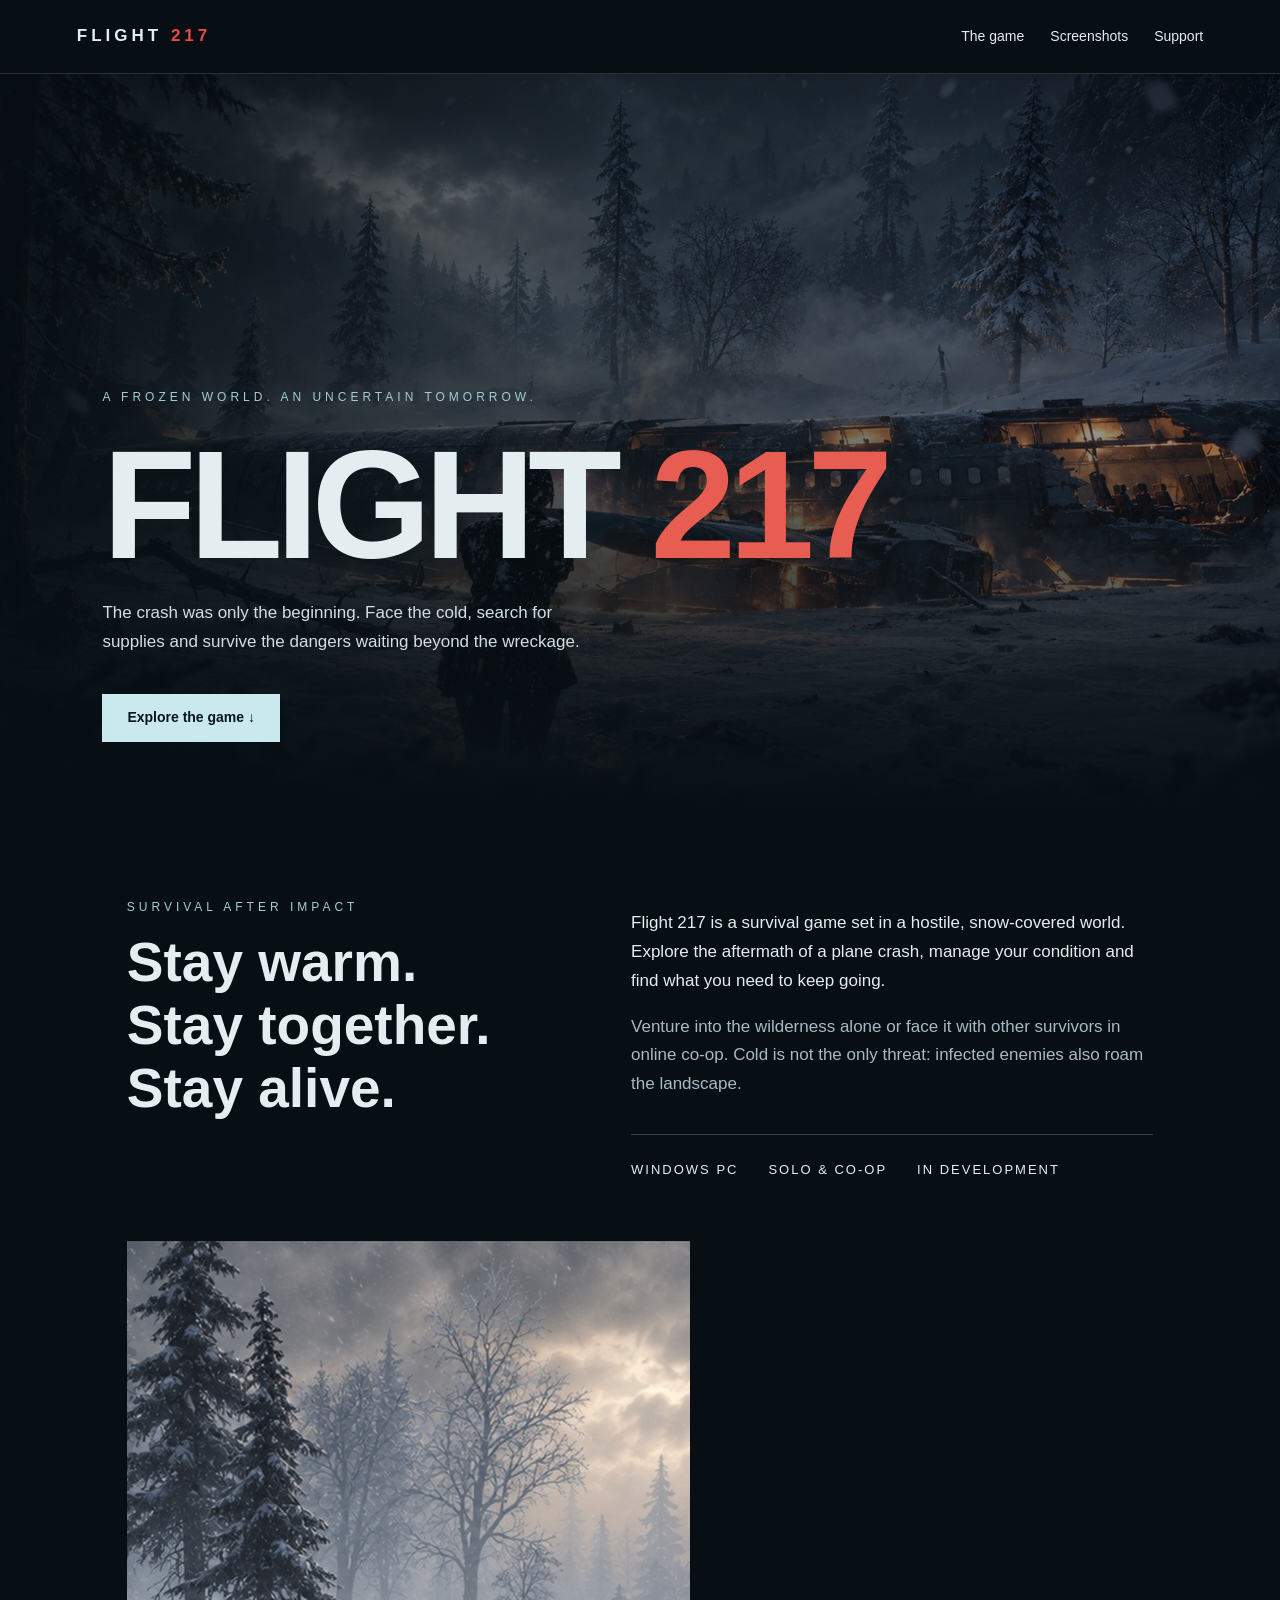
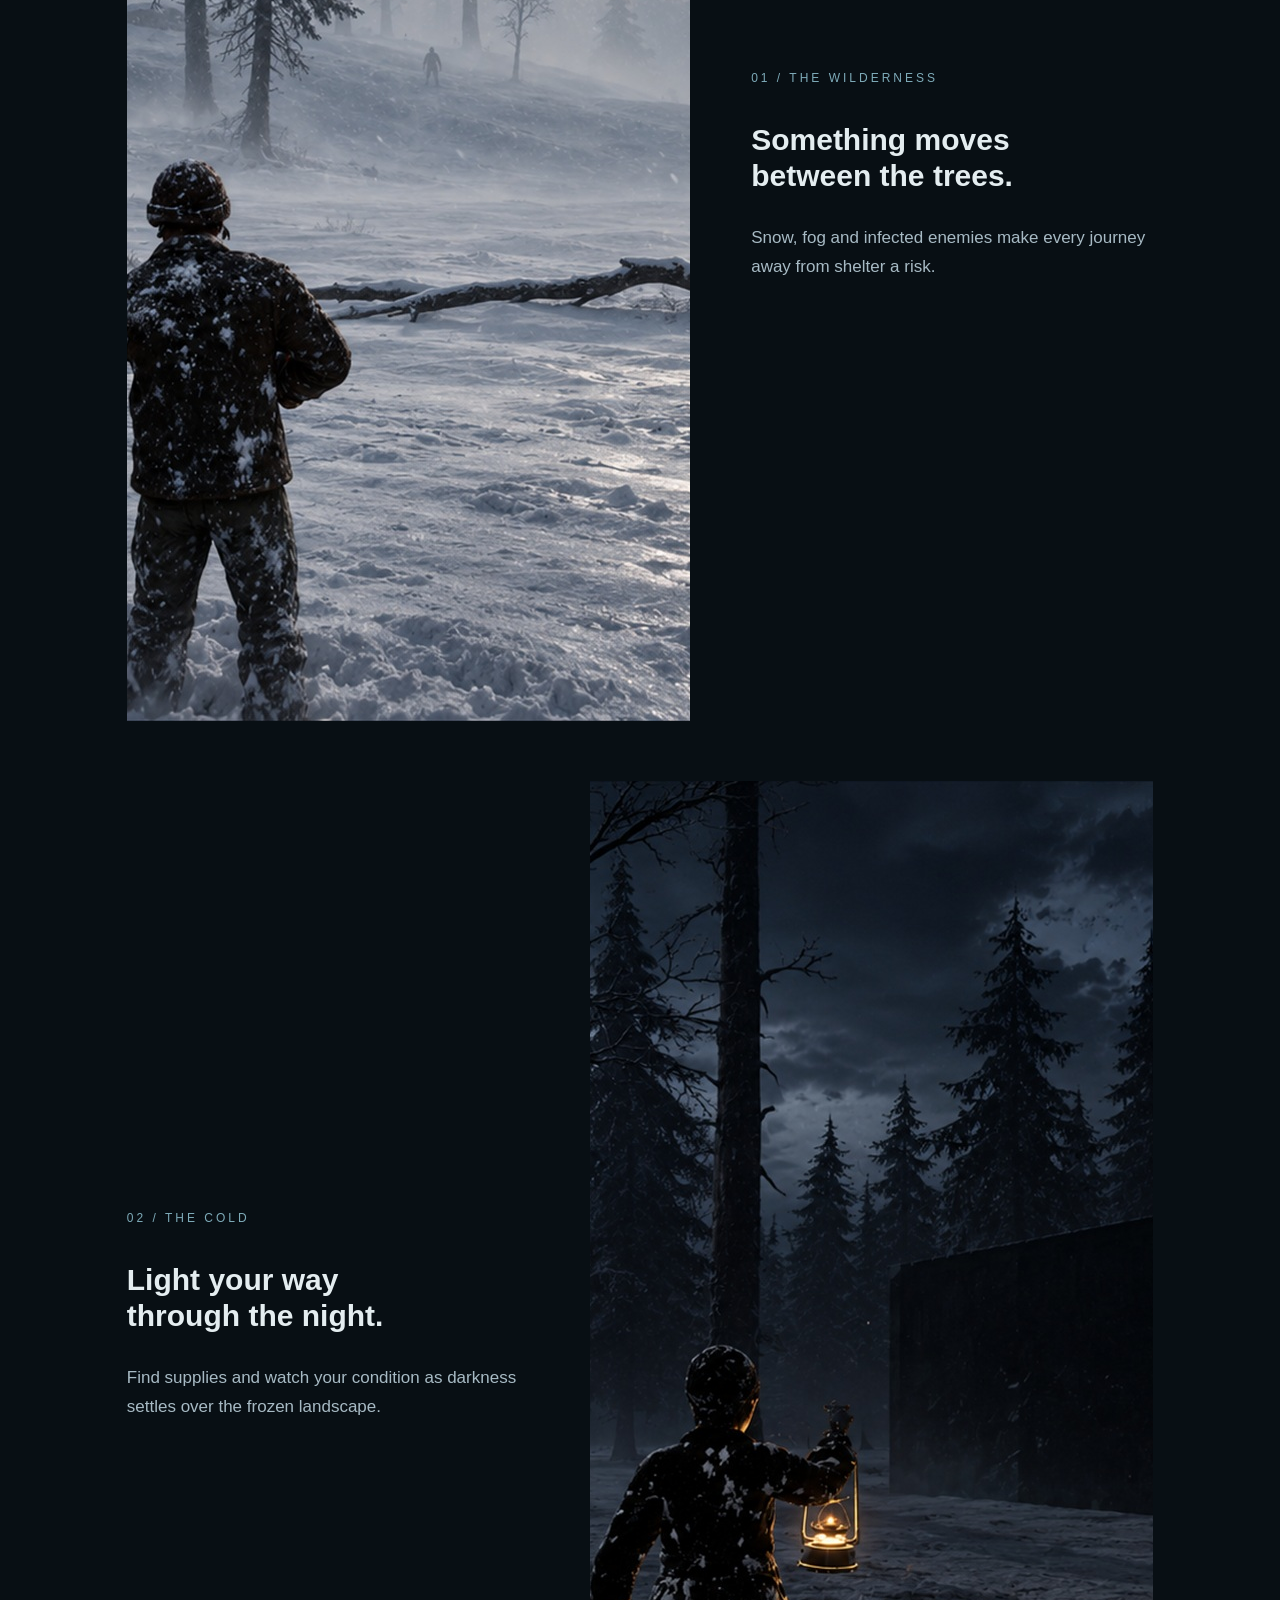
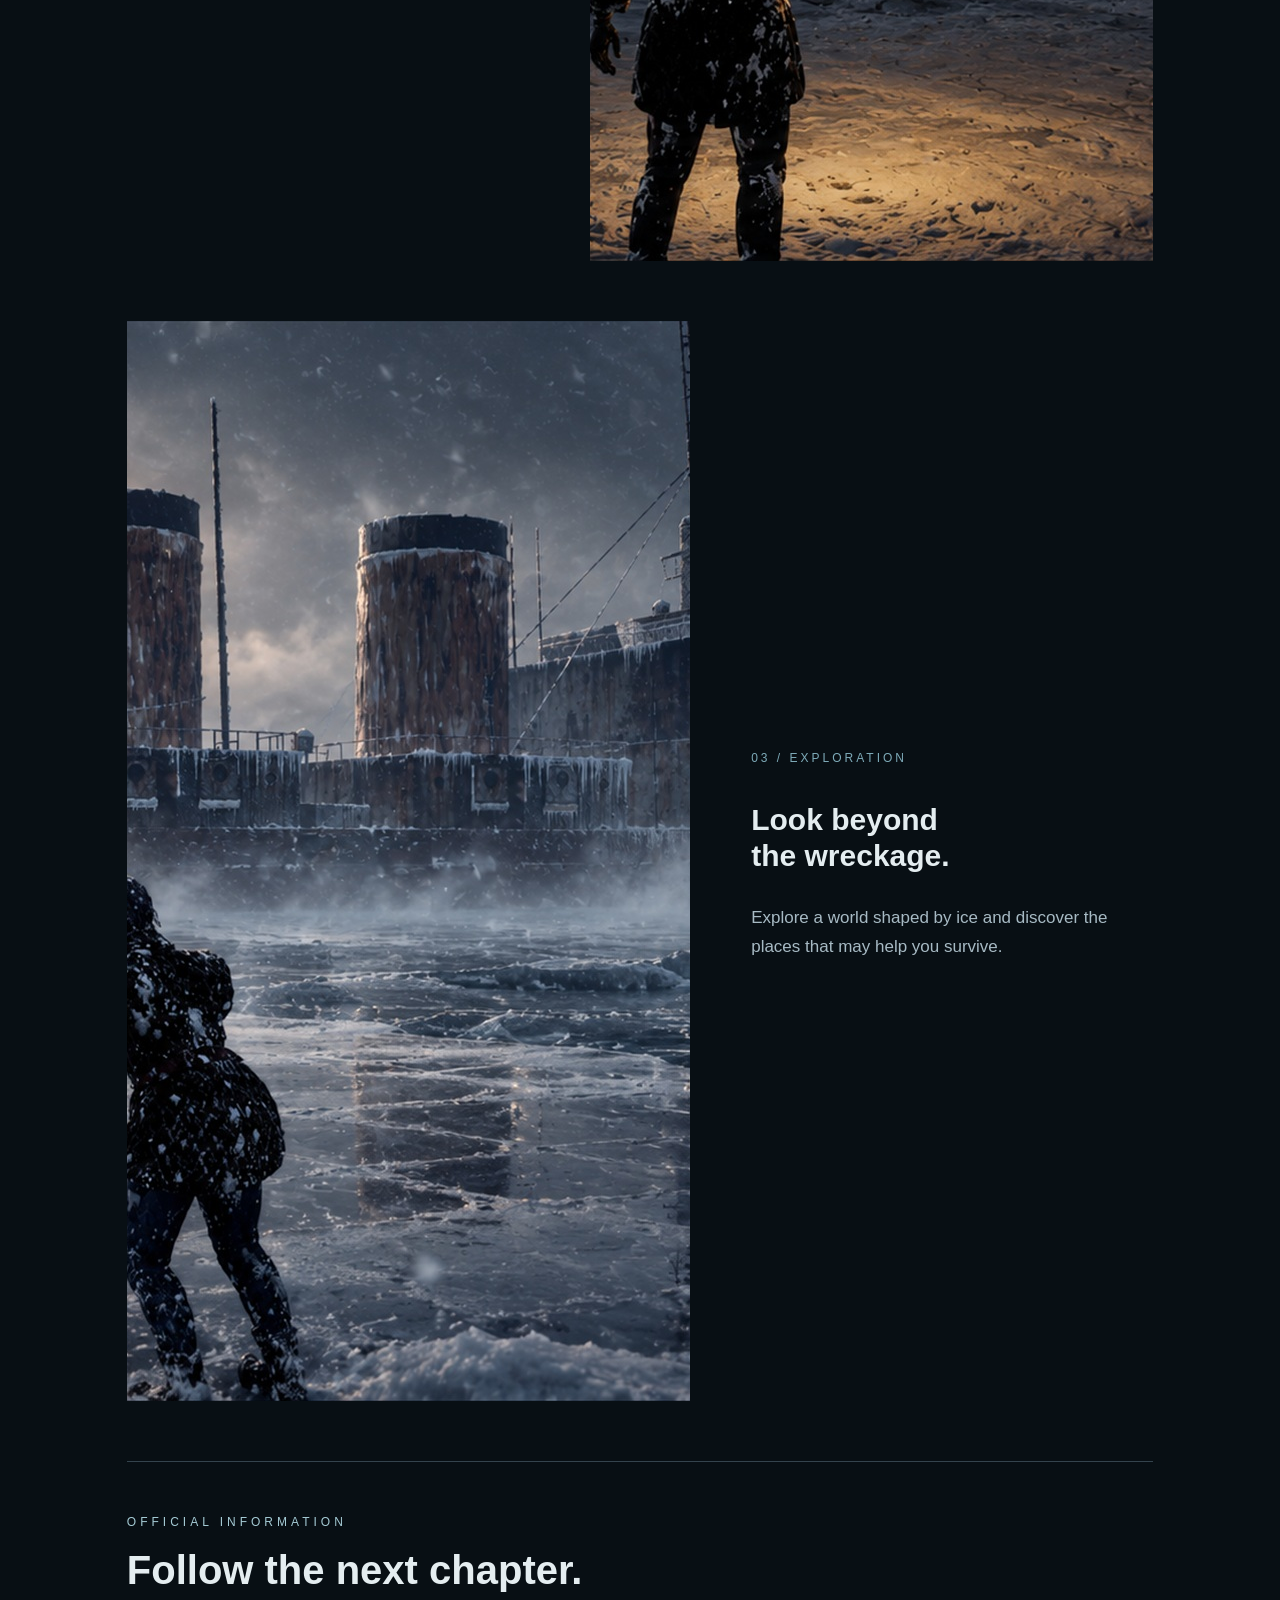
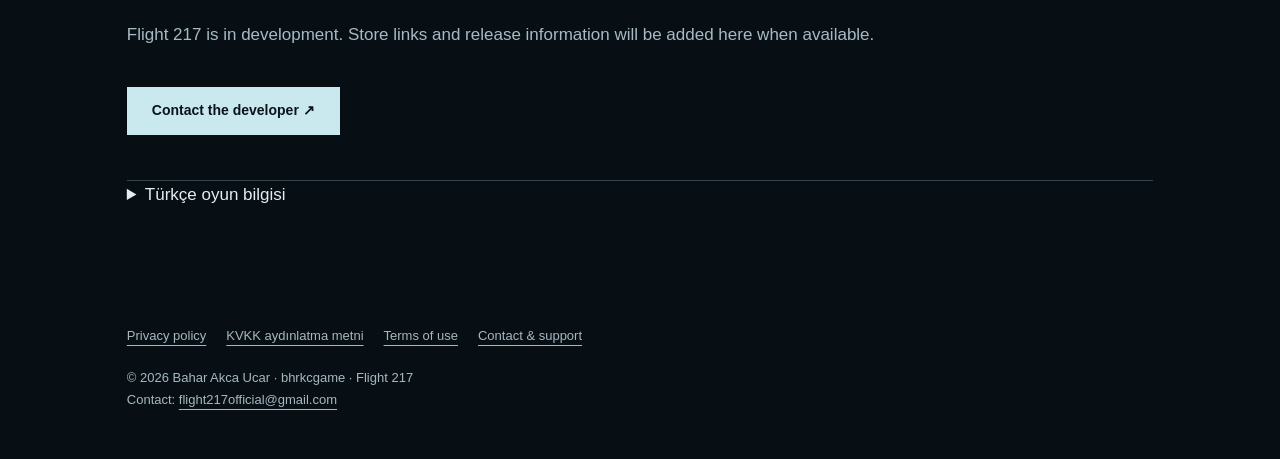
==== index.html @ aa4c3fbe "Publish Flight 217 website, privacy, KVKK and support pages" ====
<!doctype html><html lang="en"><head><meta charset="utf-8"><meta name="viewport" content="width=device-width,initial-scale=1"><meta name="description" content="Flight 217 — a frozen survival experience. Official game information, privacy and support from bhrkcgame."><meta name="theme-color" content="#080f14"><title>Official website | Flight 217</title><link rel="stylesheet" href="style.css"></head><body><header><a class="wordmark" href="index.html" aria-label="Flight 217 home">FLIGHT <span>217</span></a><nav aria-label="Main navigation"><a href="index.html#world">The game</a><a href="index.html#screenshots">Screenshots</a><a href="support.html">Support</a></nav></header><main><section class="hero"><div><span class="eyebrow">A frozen world. An uncertain tomorrow.</span><h1>FLIGHT <span>217</span></h1><p>The crash was only the beginning. Face the cold, search for supplies and survive the dangers waiting beyond the wreckage.</p><a class="button" href="#world">Explore the game ↓</a></div></section><section class="wrap" id="world"><div class="intro"><div><span class="eyebrow">Survival after impact</span><h2>Stay warm.<br>Stay together.<br>Stay alive.</h2></div><div><p>Flight 217 is a survival game set in a hostile, snow-covered world. Explore the aftermath of a plane crash, manage your condition and find what you need to keep going.</p><p class="muted">Venture into the wilderness alone or face it with other survivors in online co-op. Cold is not the only threat: infected enemies also roam the landscape.</p><div class="features"><span>Windows PC</span><span>Solo & co-op</span><span>In development</span></div></div></div><div id="screenshots"><div class="scene"><img src="carousel-02-forest.jpg" alt="Survivor facing infected enemies in a snowy forest" loading="lazy" width="1920" height="1080"><div><span class="number">01 / THE WILDERNESS</span><h3>Something moves<br>between the trees.</h3><p class="muted">Snow, fog and infected enemies make every journey away from shelter a risk.</p></div></div><div class="scene reverse"><div><span class="number">02 / THE COLD</span><h3>Light your way<br>through the night.</h3><p class="muted">Find supplies and watch your condition as darkness settles over the frozen landscape.</p></div><img src="carousel-03-lantern.jpg" alt="Lantern light illuminating a snowy nighttime survival scene" loading="lazy" width="1920" height="1080"></div><div class="scene"><img src="carousel-04-ship.jpg" alt="A ship in Flight 217’s icy landscape" loading="lazy" width="1920" height="1080"><div><span class="number">03 / EXPLORATION</span><h3>Look beyond<br>the wreckage.</h3><p class="muted">Explore a world shaped by ice and discover the places that may help you survive.</p></div></div></div><div class="contact"><span class="eyebrow">Official information</span><h2>Follow the next chapter.</h2><p class="muted">Flight 217 is in development. Store links and release information will be added here when available.</p><a class="button" href="support.html">Contact the developer ↗</a></div><details><summary>Türkçe oyun bilgisi</summary><p>Flight 217, uçak kazasının ardından karlı ve tehlikeli bir dünyada geçen bir hayatta kalma oyunudur. Soğukla mücadele et, kaynakları ara ve enfekte düşmanlara karşı tek başına veya çevrim içi arkadaşlarınla hayatta kal. Oyun geliştirme aşamasındadır.</p></details></section></main><footer><div class="links"><a href="privacy.html">Privacy policy</a><a href="kvkk.html">KVKK aydınlatma metni</a><a href="terms.html">Terms of use</a><a href="support.html">Contact & support</a></div><p>© 2026 Bahar Akca Ucar · bhrkcgame · Flight 217<br>Contact: <a href="mailto:flight217official@gmail.com">flight217official@gmail.com</a></p></footer></body></html>
---- style.css ----
*{box-sizing:border-box}html{scroll-behavior:smooth}body{margin:0;background:#080f14;color:#e4edf0;font:17px/1.7 Arial,sans-serif}a{color:inherit;text-underline-offset:5px}a:hover{color:#a5e2ef}a:focus-visible,summary:focus-visible{outline:3px solid #bceaf4;outline-offset:5px}header{display:flex;justify-content:space-between;align-items:center;padding:22px 6%;border-bottom:1px solid #ffffff24;background:#080f14}header a{text-decoration:none}nav{display:flex;gap:26px;font-size:14px}.wordmark{font-weight:900;letter-spacing:4px}.wordmark span{color:#e54d44}.hero{min-height:82vh;display:flex;align-items:flex-end;padding:100px 8% 70px;background:linear-gradient(90deg,#080f14e8,#080f1420),linear-gradient(0deg,#080f14,transparent 70%),url('carousel-01-crash.jpg') center/cover}.hero h1{font-size:clamp(65px,12vw,155px);line-height:.9;letter-spacing:-7px;margin:25px 0}.hero h1 span{color:#e75d51}.eyebrow{color:#a5cbd5;text-transform:uppercase;font-size:12px;letter-spacing:4px}.hero p{max-width:490px;color:#d1dfe4}.button{display:inline-block;background:#c9e9ef;color:#09141b;padding:12px 25px;text-decoration:none;font-weight:bold;font-size:14px;margin-top:20px}.button:hover{background:white;color:#09141b}.wrap{max-width:1180px;margin:auto;padding:80px 6%}.intro{display:grid;grid-template-columns:1fr 1.3fr;gap:10%;align-items:start}.intro h2{font-size:clamp(34px,5vw,55px);line-height:1.15;margin:10px 0}.muted{color:#a7bac4}.features{display:flex;gap:30px;border-top:1px solid #34434d;padding-top:24px;margin-top:35px;font-size:13px;letter-spacing:2px;text-transform:uppercase}.scene{display:grid;grid-template-columns:1.4fr 1fr;align-items:center;gap:6%;margin:60px 0}.scene.reverse{grid-template-columns:1fr 1.4fr}.scene img{width:100%;display:block;aspect-ratio:16/9;object-fit:cover}.scene h3{font-size:30px;line-height:1.2}.number{font-size:12px;color:#7eabb9;letter-spacing:3px}.contact{border-top:1px solid #34434d;border-bottom:1px solid #34434d;padding:45px 0}.contact h2{font-size:40px;margin:0}footer{max-width:1180px;margin:auto;padding:35px 6%;font-size:13px;color:#a5b8c2}footer .links{display:flex;flex-wrap:wrap;gap:20px;margin-bottom:20px}.legal{max-width:850px;margin:auto;padding:65px 6%}.legal h1{font-size:clamp(35px,6vw,54px);line-height:1.12}.legal h2{font-size:24px;margin-top:40px}.legal p,.legal li{color:#c1d0d7}.legal table{width:100%;border-collapse:collapse;font-size:15px}.legal td,.legal th{text-align:left;vertical-align:top;border-bottom:1px solid #34434d;padding:15px 10px}.legal details{border:1px solid #34434d;padding:20px;margin:25px 0}.legal summary{cursor:pointer;font-weight:bold}.note{border-left:3px solid #c9e9ef;padding:10px 20px;background:#15232c} @media(max-width:700px){header{padding:18px 6%}nav{gap:14px;font-size:12px}.hero{min-height:650px;padding:80px 6% 55px;background-position:60% center}.hero h1{letter-spacing:-3px}.intro,.scene,.scene.reverse{grid-template-columns:1fr;gap:20px}.scene.reverse img{grid-row:1}.wrap{padding:50px 6%}.features{gap:15px;flex-wrap:wrap}.legal{padding-top:35px}.legal table{font-size:13px}.legal td,.legal th{padding:10px 5px}} @media(prefers-reduced-motion:reduce){html{scroll-behavior:auto}}
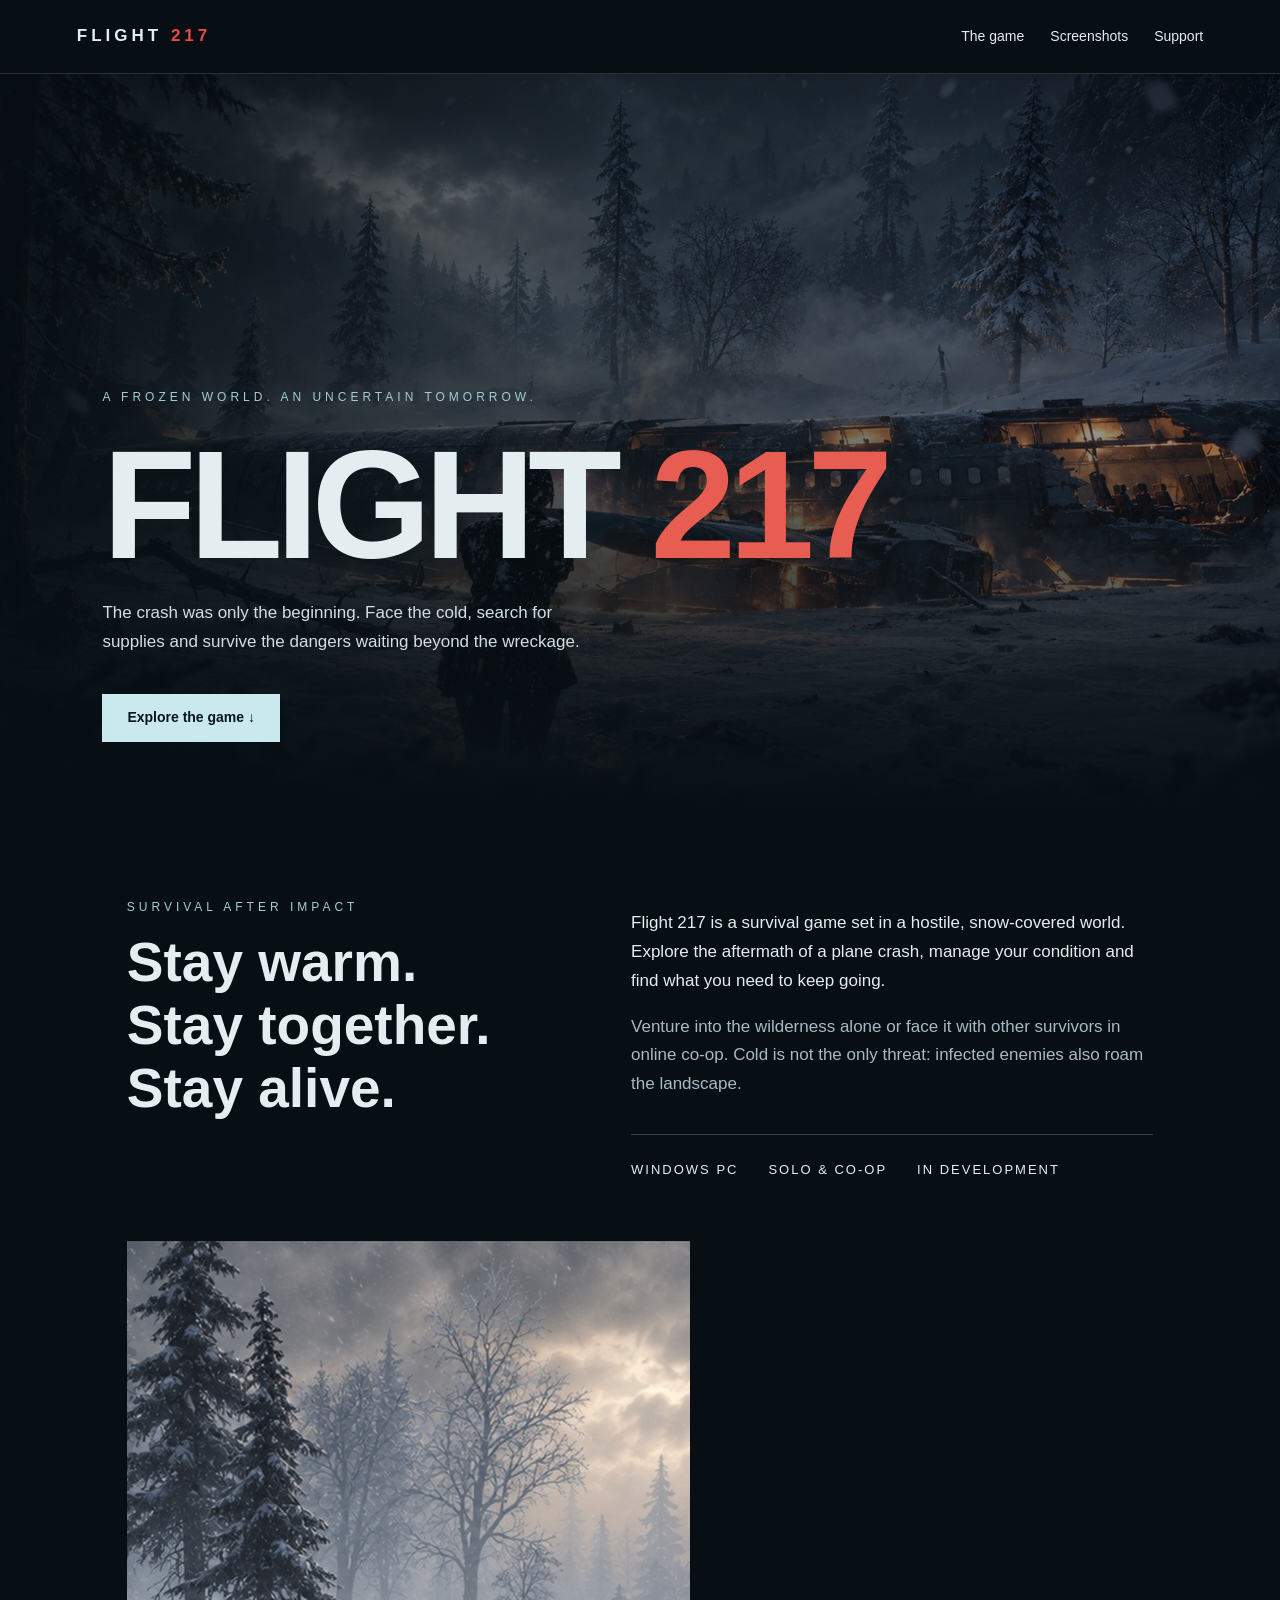
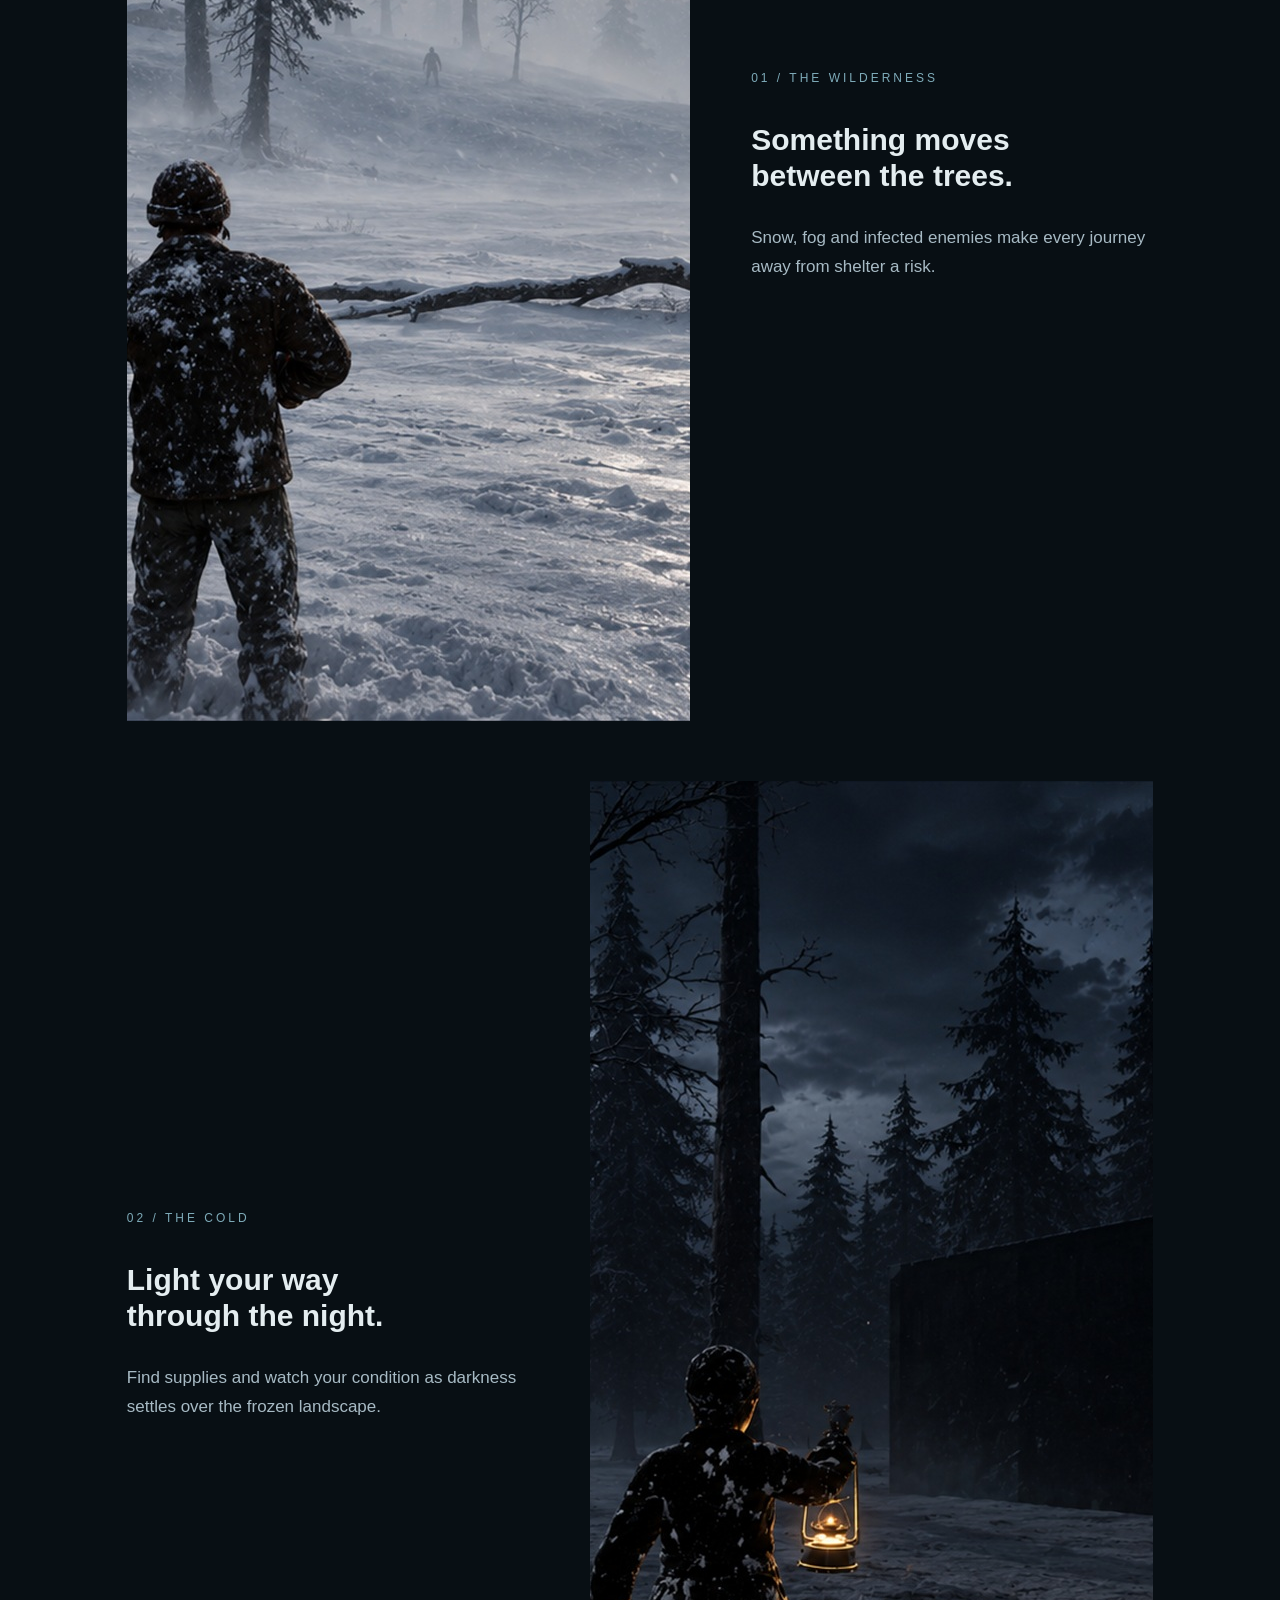
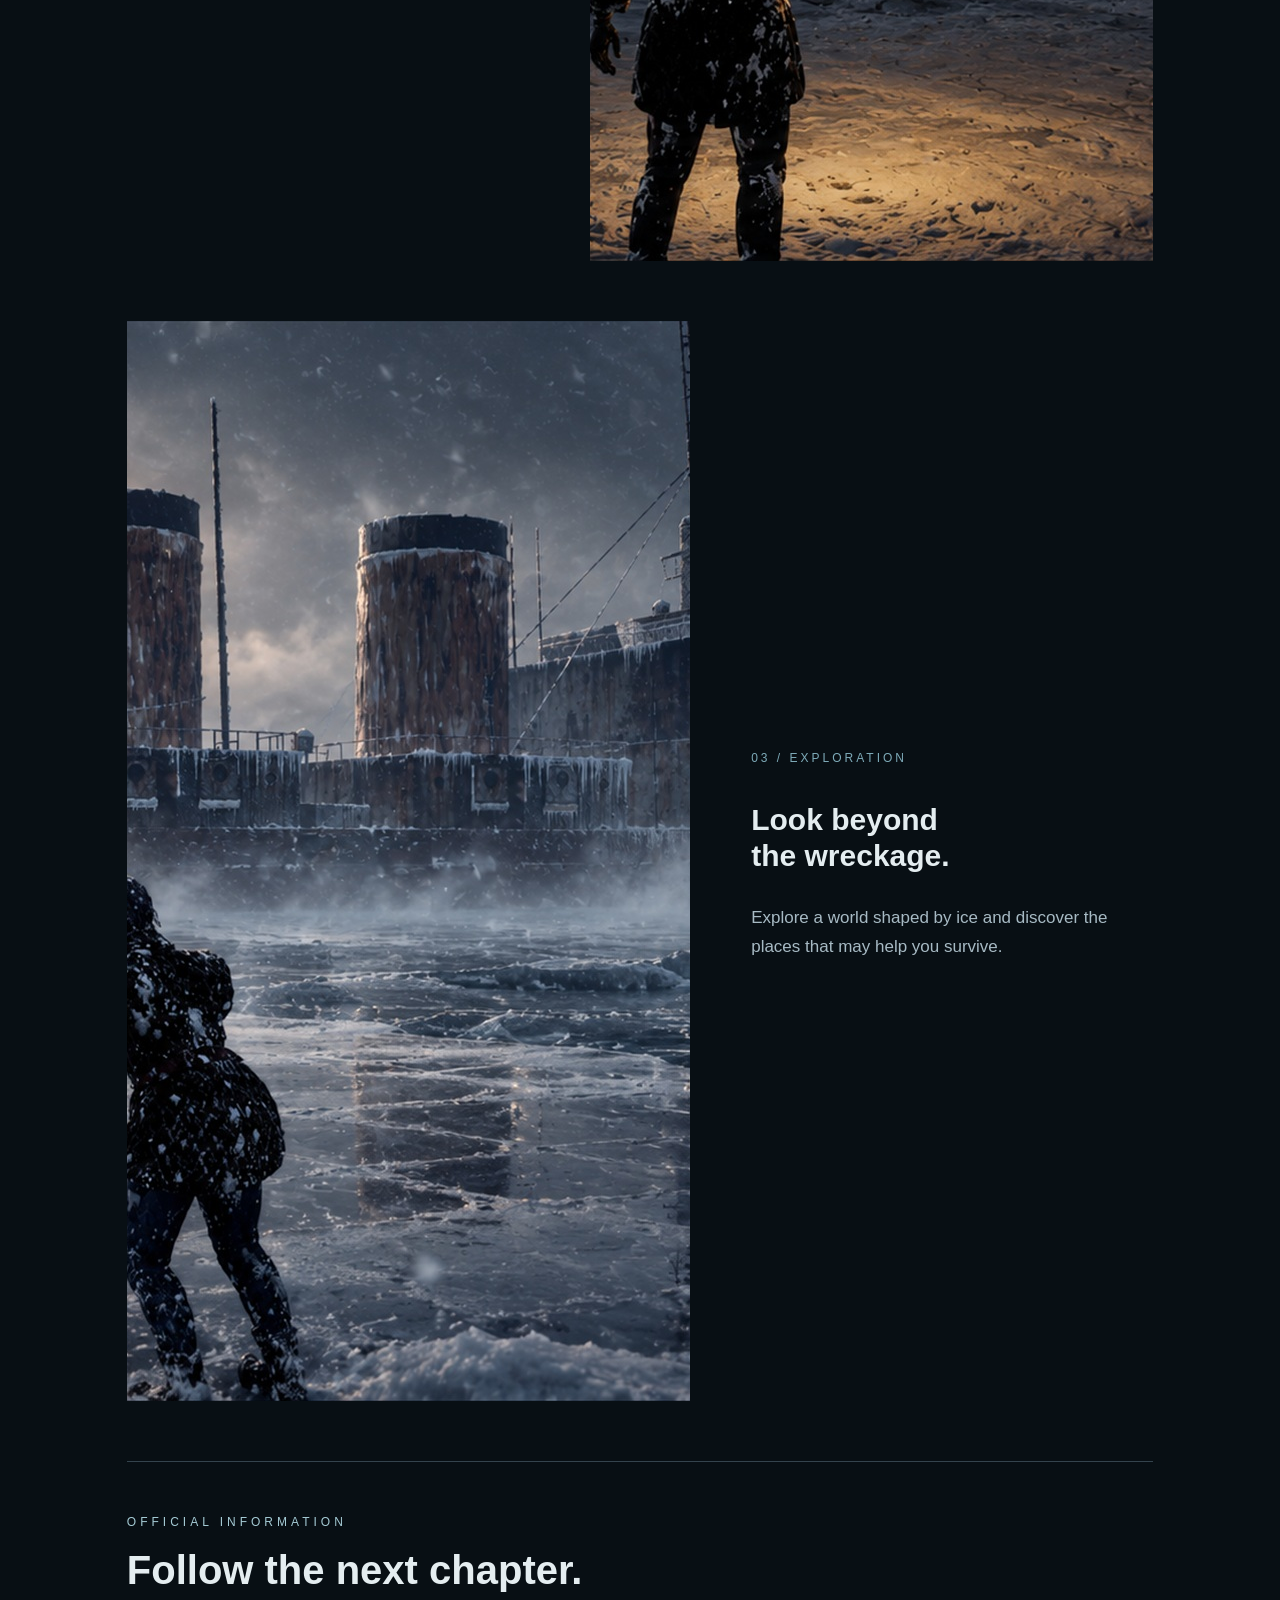
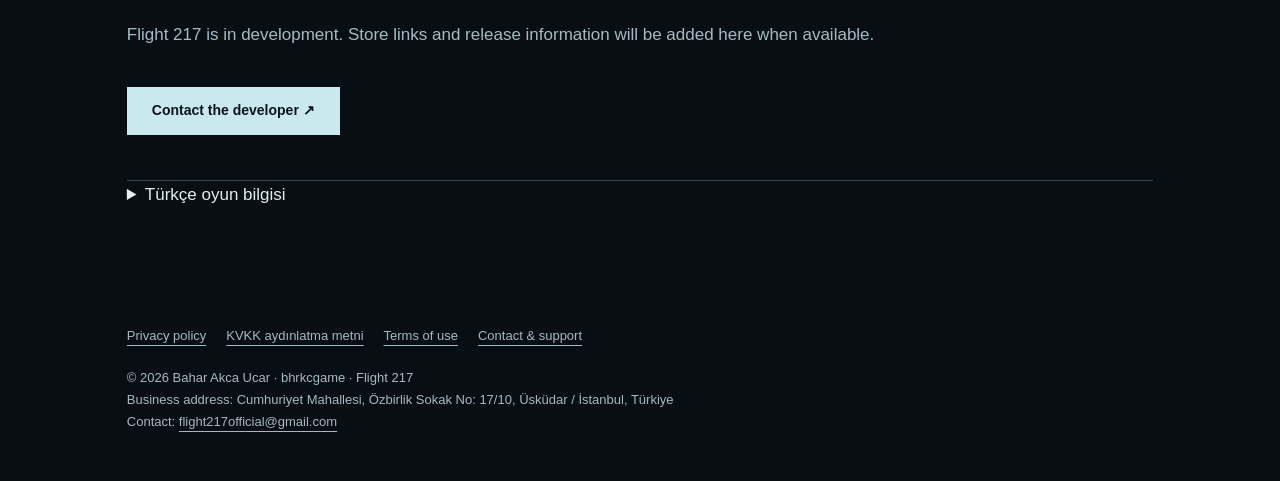
==== commit 4c74c747: "Add publisher business address and postal privacy request channel" ====
--- a/index.html
+++ b/index.html
@@ -1 +1 @@
-<!doctype html><html lang="en"><head><meta charset="utf-8"><meta name="viewport" content="width=device-width,initial-scale=1"><meta name="description" content="Flight 217 — a frozen survival experience. Official game information, privacy and support from bhrkcgame."><meta name="theme-color" content="#080f14"><title>Official website | Flight 217</title><link rel="stylesheet" href="style.css"></head><body><header><a class="wordmark" href="index.html" aria-label="Flight 217 home">FLIGHT <span>217</span></a><nav aria-label="Main navigation"><a href="index.html#world">The game</a><a href="index.html#screenshots">Screenshots</a><a href="support.html">Support</a></nav></header><main><section class="hero"><div><span class="eyebrow">A frozen world. An uncertain tomorrow.</span><h1>FLIGHT <span>217</span></h1><p>The crash was only the beginning. Face the cold, search for supplies and survive the dangers waiting beyond the wreckage.</p><a class="button" href="#world">Explore the game ↓</a></div></section><section class="wrap" id="world"><div class="intro"><div><span class="eyebrow">Survival after impact</span><h2>Stay warm.<br>Stay together.<br>Stay alive.</h2></div><div><p>Flight 217 is a survival game set in a hostile, snow-covered world. Explore the aftermath of a plane crash, manage your condition and find what you need to keep going.</p><p class="muted">Venture into the wilderness alone or face it with other survivors in online co-op. Cold is not the only threat: infected enemies also roam the landscape.</p><div class="features"><span>Windows PC</span><span>Solo & co-op</span><span>In development</span></div></div></div><div id="screenshots"><div class="scene"><img src="carousel-02-forest.jpg" alt="Survivor facing infected enemies in a snowy forest" loading="lazy" width="1920" height="1080"><div><span class="number">01 / THE WILDERNESS</span><h3>Something moves<br>between the trees.</h3><p class="muted">Snow, fog and infected enemies make every journey away from shelter a risk.</p></div></div><div class="scene reverse"><div><span class="number">02 / THE COLD</span><h3>Light your way<br>through the night.</h3><p class="muted">Find supplies and watch your condition as darkness settles over the frozen landscape.</p></div><img src="carousel-03-lantern.jpg" alt="Lantern light illuminating a snowy nighttime survival scene" loading="lazy" width="1920" height="1080"></div><div class="scene"><img src="carousel-04-ship.jpg" alt="A ship in Flight 217’s icy landscape" loading="lazy" width="1920" height="1080"><div><span class="number">03 / EXPLORATION</span><h3>Look beyond<br>the wreckage.</h3><p class="muted">Explore a world shaped by ice and discover the places that may help you survive.</p></div></div></div><div class="contact"><span class="eyebrow">Official information</span><h2>Follow the next chapter.</h2><p class="muted">Flight 217 is in development. Store links and release information will be added here when available.</p><a class="button" href="support.html">Contact the developer ↗</a></div><details><summary>Türkçe oyun bilgisi</summary><p>Flight 217, uçak kazasının ardından karlı ve tehlikeli bir dünyada geçen bir hayatta kalma oyunudur. Soğukla mücadele et, kaynakları ara ve enfekte düşmanlara karşı tek başına veya çevrim içi arkadaşlarınla hayatta kal. Oyun geliştirme aşamasındadır.</p></details></section></main><footer><div class="links"><a href="privacy.html">Privacy policy</a><a href="kvkk.html">KVKK aydınlatma metni</a><a href="terms.html">Terms of use</a><a href="support.html">Contact & support</a></div><p>© 2026 Bahar Akca Ucar · bhrkcgame · Flight 217<br>Contact: <a href="mailto:flight217official@gmail.com">flight217official@gmail.com</a></p></footer></body></html>+<!doctype html><html lang="en"><head><meta charset="utf-8"><meta name="viewport" content="width=device-width,initial-scale=1"><meta name="description" content="Flight 217 — a frozen survival experience. Official game information, privacy and support from bhrkcgame."><meta name="theme-color" content="#080f14"><title>Official website | Flight 217</title><link rel="stylesheet" href="style.css"></head><body><header><a class="wordmark" href="index.html" aria-label="Flight 217 home">FLIGHT <span>217</span></a><nav aria-label="Main navigation"><a href="index.html#world">The game</a><a href="index.html#screenshots">Screenshots</a><a href="support.html">Support</a></nav></header><main><section class="hero"><div><span class="eyebrow">A frozen world. An uncertain tomorrow.</span><h1>FLIGHT <span>217</span></h1><p>The crash was only the beginning. Face the cold, search for supplies and survive the dangers waiting beyond the wreckage.</p><a class="button" href="#world">Explore the game ↓</a></div></section><section class="wrap" id="world"><div class="intro"><div><span class="eyebrow">Survival after impact</span><h2>Stay warm.<br>Stay together.<br>Stay alive.</h2></div><div><p>Flight 217 is a survival game set in a hostile, snow-covered world. Explore the aftermath of a plane crash, manage your condition and find what you need to keep going.</p><p class="muted">Venture into the wilderness alone or face it with other survivors in online co-op. Cold is not the only threat: infected enemies also roam the landscape.</p><div class="features"><span>Windows PC</span><span>Solo & co-op</span><span>In development</span></div></div></div><div id="screenshots"><div class="scene"><img src="carousel-02-forest.jpg" alt="Survivor facing infected enemies in a snowy forest" loading="lazy" width="1920" height="1080"><div><span class="number">01 / THE WILDERNESS</span><h3>Something moves<br>between the trees.</h3><p class="muted">Snow, fog and infected enemies make every journey away from shelter a risk.</p></div></div><div class="scene reverse"><div><span class="number">02 / THE COLD</span><h3>Light your way<br>through the night.</h3><p class="muted">Find supplies and watch your condition as darkness settles over the frozen landscape.</p></div><img src="carousel-03-lantern.jpg" alt="Lantern light illuminating a snowy nighttime survival scene" loading="lazy" width="1920" height="1080"></div><div class="scene"><img src="carousel-04-ship.jpg" alt="A ship in Flight 217’s icy landscape" loading="lazy" width="1920" height="1080"><div><span class="number">03 / EXPLORATION</span><h3>Look beyond<br>the wreckage.</h3><p class="muted">Explore a world shaped by ice and discover the places that may help you survive.</p></div></div></div><div class="contact"><span class="eyebrow">Official information</span><h2>Follow the next chapter.</h2><p class="muted">Flight 217 is in development. Store links and release information will be added here when available.</p><a class="button" href="support.html">Contact the developer ↗</a></div><details><summary>Türkçe oyun bilgisi</summary><p>Flight 217, uçak kazasının ardından karlı ve tehlikeli bir dünyada geçen bir hayatta kalma oyunudur. Soğukla mücadele et, kaynakları ara ve enfekte düşmanlara karşı tek başına veya çevrim içi arkadaşlarınla hayatta kal. Oyun geliştirme aşamasındadır.</p></details></section></main><footer><div class="links"><a href="privacy.html">Privacy policy</a><a href="kvkk.html">KVKK aydınlatma metni</a><a href="terms.html">Terms of use</a><a href="support.html">Contact & support</a></div><p>© 2026 Bahar Akca Ucar · bhrkcgame · Flight 217<br>Business address: Cumhuriyet Mahallesi, Özbirlik Sokak No: 17/10, Üsküdar / İstanbul, Türkiye<br>Contact: <a href="mailto:flight217official@gmail.com">flight217official@gmail.com</a></p></footer></body></html>
